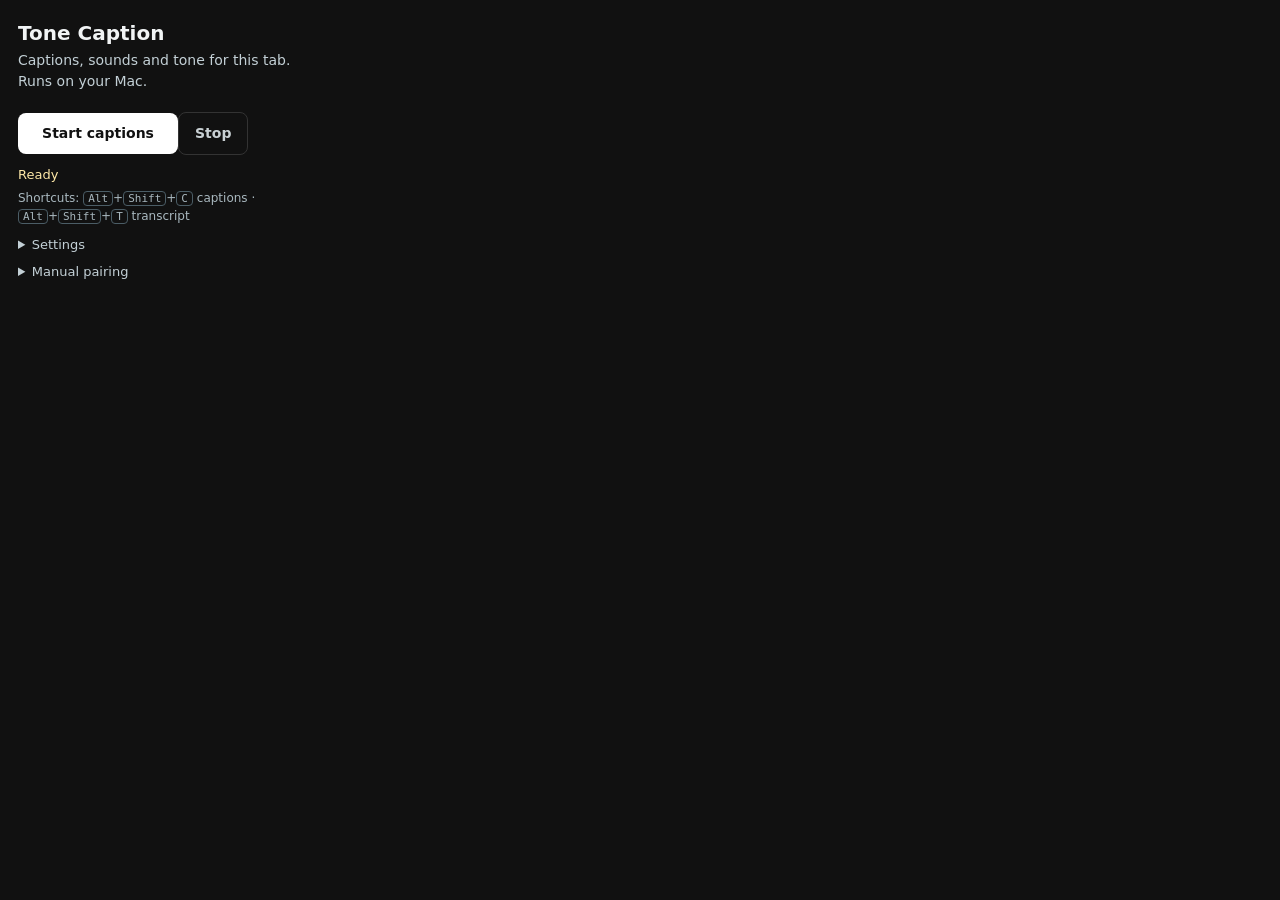
==== extension/popup.html @ 5034b25e "Echo: local live captions with sound cues and vocal tone for Chrome" ====
<!doctype html><html lang="en"><meta charset="utf-8"><title>Tone Caption</title>
<link rel="stylesheet" href="popup.css">
<body>
<h1>Tone Caption</h1>
<p class="lede">Captions, sounds and tone for this tab. Runs on your Mac.</p>
<button id="start">Start captions</button><button id="stop" class="secondary">Stop</button>
<p id="status" role="status" aria-live="polite">Ready</p>
<p class="keys">Shortcuts: <kbd>Alt</kbd>+<kbd>Shift</kbd>+<kbd>C</kbd> captions · <kbd>Alt</kbd>+<kbd>Shift</kbd>+<kbd>T</kbd> transcript</p>

<details class="settings"><summary>Settings</summary>
<fieldset><legend>Caption style</legend>
  <label>Text size <select id="size"><option value="22">Small</option><option value="28">Medium</option><option value="36">Large</option><option value="46">Extra large</option></select></label>
  <label>Colors <select id="theme"><option value="dark">White on black</option><option value="yellow">Yellow on black</option><option value="light">Black on white</option></select></label>
  <label>Background <select id="opacity"><option value="0.6">60%</option><option value="0.85">85%</option><option value="1">Solid</option></select></label>
  <label>Lines shown <select id="lines"><option value="2">2</option><option value="3">3</option><option value="4">4</option></select></label>
  <label>Position <select id="position"><option value="bottom">Bottom</option><option value="top">Top</option></select></label>
</fieldset>
<fieldset><legend>Cues</legend>
  <label class="check"><input type="checkbox" id="sounds"> Sound cues, e.g. [laughter], [♪ music ♪]</label>
  <label class="check"><input type="checkbox" id="tone"> Vocal tone, e.g. [sounds angry]</label>
  <label>Tone labels <select id="toneLevel"><option value="strict">Only when very clear</option><option value="balanced">Balanced</option><option value="more">Show more (more mistakes)</option></select></label>
  <label class="check"><input type="checkbox" id="timing"> Show processing time</label>
</fieldset>
<p class="hint">Tone labels describe how a voice sounds to an AI model, not what someone feels. They are often wrong and never detect sarcasm.</p>
</details>

<details><summary>Manual pairing</summary>
  <p class="hint">Only needed if install.py was not run. Start “Start Local Service.command” and paste its token.</p>
  <label for="token">Pairing token</label><input id="token" type="password" autocomplete="off">
</details>
<script src="popup.js"></script></body></html>
---- extension/popup.css ----
body{width:300px;margin:0;padding:18px;background:#111;color:#f1f4f5;font:14px/1.5 system-ui,-apple-system,sans-serif}
small{color:#84d9c8;letter-spacing:1.5px;font-size:10px}
h1{margin:0 0 2px;font-size:20px;font-weight:650}
.lede{margin:0 0 12px;color:#c3d0d6}
button{display:block;width:100%;border:0;border-radius:8px;padding:11px;margin-top:8px;background:#fff;color:#111;font:inherit;font-weight:650;cursor:pointer}
button:focus-visible,select:focus-visible,input:focus-visible,summary:focus-visible{outline:2px solid #ffe14d;outline-offset:2px}
.secondary{background:transparent;color:#c9d1d4;border:1px solid #333}
#start,#stop{display:inline-block;width:auto;padding:10px 16px}
#start{min-width:160px}
button:disabled{opacity:.5}
#status{font-size:13px;margin:10px 0 4px;color:#ffe9a8;overflow-wrap:anywhere;min-height:1.5em}
.keys{font-size:12px;color:#a9b8bf;margin:0 0 10px}
kbd{font:11px ui-monospace,monospace;border:1px solid #4b5d66;border-radius:4px;padding:0 4px}
fieldset{border:1px solid #2c3d47;border-radius:8px;margin:10px 0;padding:6px 12px 10px}
legend{color:#84d9c8;font-size:12px;padding:0 4px}
label{display:flex;justify-content:space-between;align-items:center;gap:8px;margin-top:6px;font-size:13px}
label.check{justify-content:flex-start}
select,input[type=password]{background:#192833;color:#fff;border:1px solid #3b4c58;border-radius:6px;padding:4px 6px;font:inherit;font-size:13px}
input[type=password]{width:100%;box-sizing:border-box;margin-top:4px}
.hint{font-size:12px;color:#a9b8bf}
details{margin-top:8px;font-size:13px}
summary{cursor:pointer;color:#c3d0d6}
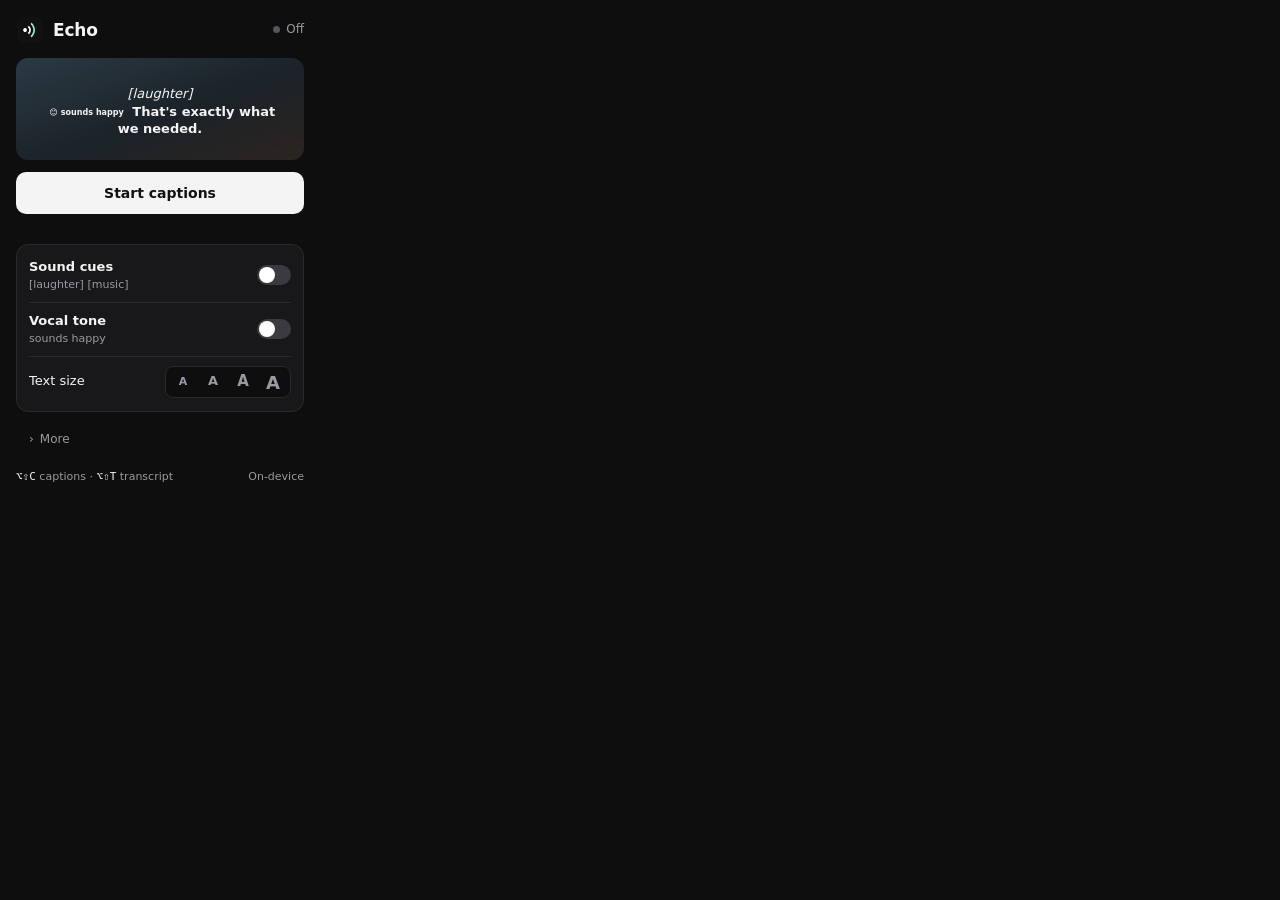
==== commit ed0787f4: "Echo UI: minimal popup with live preview, loudness styling, tone chips, icons" ====
--- a/extension/popup.html
+++ b/extension/popup.html
@@ -1,31 +1,36 @@
-<!doctype html><html lang="en"><meta charset="utf-8"><title>Tone Caption</title>
+<!doctype html><html lang="en"><meta charset="utf-8"><title>Echo</title>
 <link rel="stylesheet" href="popup.css">
 <body>
-<h1>Tone Caption</h1>
-<p class="lede">Captions, sounds and tone for this tab. Runs on your Mac.</p>
-<button id="start">Start captions</button><button id="stop" class="secondary">Stop</button>
-<p id="status" role="status" aria-live="polite">Ready</p>
-<p class="keys">Shortcuts: <kbd>Alt</kbd>+<kbd>Shift</kbd>+<kbd>C</kbd> captions · <kbd>Alt</kbd>+<kbd>Shift</kbd>+<kbd>T</kbd> transcript</p>
+<header><img src="icons/icon-48.png" alt="" width="28" height="28"><h1>Echo</h1><span id="state" class="state"><i></i><span>Off</span></span></header>
 
-<details class="settings"><summary>Settings</summary>
-<fieldset><legend>Caption style</legend>
-  <label>Text size <select id="size"><option value="22">Small</option><option value="28">Medium</option><option value="36">Large</option><option value="46">Extra large</option></select></label>
-  <label>Colors <select id="theme"><option value="dark">White on black</option><option value="yellow">Yellow on black</option><option value="light">Black on white</option></select></label>
-  <label>Background <select id="opacity"><option value="0.6">60%</option><option value="0.85">85%</option><option value="1">Solid</option></select></label>
-  <label>Lines shown <select id="lines"><option value="2">2</option><option value="3">3</option><option value="4">4</option></select></label>
-  <label>Position <select id="position"><option value="bottom">Bottom</option><option value="top">Top</option></select></label>
-</fieldset>
-<fieldset><legend>Cues</legend>
-  <label class="check"><input type="checkbox" id="sounds"> Sound cues, e.g. [laughter], [♪ music ♪]</label>
-  <label class="check"><input type="checkbox" id="tone"> Vocal tone, e.g. [sounds angry]</label>
-  <label>Tone labels <select id="toneLevel"><option value="strict">Only when very clear</option><option value="balanced">Balanced</option><option value="more">Show more (more mistakes)</option></select></label>
-  <label class="check"><input type="checkbox" id="timing"> Show processing time</label>
-</fieldset>
-<p class="hint">Tone labels describe how a voice sounds to an AI model, not what someone feels. They are often wrong and never detect sarcasm.</p>
+<div class="preview" aria-hidden="true"><div class="cap" id="preview">
+  <p class="snd">[laughter]</p>
+  <p><span class="tag">😊 sounds happy</span>That's exactly what we needed.</p>
+</div></div>
+
+<button id="toggle" class="primary">Start captions</button>
+<p id="status" role="status" aria-live="polite"></p>
+
+<section class="quick">
+  <label class="switch"><input type="checkbox" id="sounds"><span>Sound cues</span><small>[laughter] [music]</small></label>
+  <label class="switch"><input type="checkbox" id="tone"><span>Vocal tone</span><small>sounds happy</small></label>
+  <div class="row"><span>Text size</span>
+    <div class="seg" role="radiogroup" aria-label="Text size">
+      <button data-size="22" aria-label="Small">A</button><button data-size="28" aria-label="Medium">A</button><button data-size="36" aria-label="Large">A</button><button data-size="46" aria-label="Extra large">A</button>
+    </div>
+  </div>
+</section>
+
+<details><summary>More</summary>
+  <label class="row">Colors <select id="theme"><option value="dark">White on black</option><option value="yellow">Yellow on black</option><option value="light">Black on white</option></select></label>
+  <label class="row">Background <select id="opacity"><option value="0.6">Light</option><option value="0.85">Medium</option><option value="1">Solid</option></select></label>
+  <label class="row">Lines <select id="lines"><option value="2">2</option><option value="3">3</option><option value="4">4</option></select></label>
+  <label class="row">Position <select id="position"><option value="bottom">Bottom</option><option value="top">Top</option></select></label>
+  <label class="row">Tone labels <select id="toneLevel"><option value="strict">Only when very clear</option><option value="balanced">Balanced</option><option value="more">More often</option></select></label>
+  <label class="row">Processing time <input type="checkbox" id="timing"></label>
+  <p class="note">Tone is a model's guess about how a voice sounds, not what someone feels. It can be wrong and doesn't detect sarcasm.</p>
+  <label class="row token">Pairing token <input id="token" type="password" autocomplete="off" placeholder="Only if not installed"></label>
 </details>
 
-<details><summary>Manual pairing</summary>
-  <p class="hint">Only needed if install.py was not run. Start “Start Local Service.command” and paste its token.</p>
-  <label for="token">Pairing token</label><input id="token" type="password" autocomplete="off">
-</details>
+<footer><span><kbd>⌥⇧C</kbd> captions · <kbd>⌥⇧T</kbd> transcript</span><span>On-device</span></footer>
 <script src="popup.js"></script></body></html>
--- a/extension/popup.css
+++ b/extension/popup.css
@@ -1,22 +1,42 @@
-body{width:300px;margin:0;padding:18px;background:#111;color:#f1f4f5;font:14px/1.5 system-ui,-apple-system,sans-serif}
-small{color:#84d9c8;letter-spacing:1.5px;font-size:10px}
-h1{margin:0 0 2px;font-size:20px;font-weight:650}
-.lede{margin:0 0 12px;color:#c3d0d6}
-button{display:block;width:100%;border:0;border-radius:8px;padding:11px;margin-top:8px;background:#fff;color:#111;font:inherit;font-weight:650;cursor:pointer}
-button:focus-visible,select:focus-visible,input:focus-visible,summary:focus-visible{outline:2px solid #ffe14d;outline-offset:2px}
-.secondary{background:transparent;color:#c9d1d4;border:1px solid #333}
-#start,#stop{display:inline-block;width:auto;padding:10px 16px}
-#start{min-width:160px}
-button:disabled{opacity:.5}
-#status{font-size:13px;margin:10px 0 4px;color:#ffe9a8;overflow-wrap:anywhere;min-height:1.5em}
-.keys{font-size:12px;color:#a9b8bf;margin:0 0 10px}
-kbd{font:11px ui-monospace,monospace;border:1px solid #4b5d66;border-radius:4px;padding:0 4px}
-fieldset{border:1px solid #2c3d47;border-radius:8px;margin:10px 0;padding:6px 12px 10px}
-legend{color:#84d9c8;font-size:12px;padding:0 4px}
-label{display:flex;justify-content:space-between;align-items:center;gap:8px;margin-top:6px;font-size:13px}
-label.check{justify-content:flex-start}
-select,input[type=password]{background:#192833;color:#fff;border:1px solid #3b4c58;border-radius:6px;padding:4px 6px;font:inherit;font-size:13px}
-input[type=password]{width:100%;box-sizing:border-box;margin-top:4px}
-.hint{font-size:12px;color:#a9b8bf}
-details{margin-top:8px;font-size:13px}
-summary{cursor:pointer;color:#c3d0d6}
+:root{--bg:#0e0e0f;--card:#18181a;--line:#2a2a2e;--text:#f4f4f5;--muted:#9a9aa2;--mint:#8ee3d0}
+*{box-sizing:border-box}
+body{width:320px;margin:0;padding:16px;background:var(--bg);color:var(--text);font:13px/1.45 system-ui,-apple-system,sans-serif}
+header{display:flex;align-items:center;gap:9px;margin-bottom:14px}
+h1{margin:0;font-size:17px;font-weight:650;flex:1;letter-spacing:-.2px}
+.state{display:inline-flex;align-items:center;gap:6px;font-size:12px;color:var(--muted)}
+.state i{width:7px;height:7px;border-radius:50%;background:#55555c}
+.state.on{color:var(--text)}.state.on i{background:#e5484d;box-shadow:0 0 0 3px rgba(229,72,77,.2)}
+.preview{border-radius:12px;padding:22px 10px 16px;margin-bottom:12px;display:flex;justify-content:center;
+  background:linear-gradient(160deg,#2b3a44,#1b2228 55%,#2c2420)}
+.cap{background:rgba(var(--pbg),var(--popacity));color:var(--pfg);border-radius:6px;padding:5px 10px 6px;text-align:center;font-weight:550;font-size:var(--psize);line-height:1.35;max-width:100%}
+.cap p{margin:0}.cap .snd{font-style:italic;font-weight:450;color:var(--paccent)}
+.cap .tag{display:inline-block;font-size:.62em;font-weight:600;border:1px solid rgba(var(--pchip),.35);background:rgba(var(--pchip),.16);border-radius:999px;padding:0 .6em;margin-right:.45em;vertical-align:.12em}
+button{font:inherit;cursor:pointer}
+.primary{width:100%;border:0;border-radius:10px;padding:11px;background:var(--text);color:#111;font-weight:650;font-size:14px}
+.primary.stop{background:transparent;color:var(--text);border:1px solid var(--line)}
+.primary:disabled{opacity:.55;cursor:default}
+button:focus-visible,select:focus-visible,input:focus-visible,summary:focus-visible{outline:2px solid var(--mint);outline-offset:2px}
+#status{min-height:18px;margin:8px 2px 4px;font-size:12px;color:var(--muted);overflow-wrap:anywhere}
+#status.error{color:#ffb4a8}
+.quick{background:var(--card);border:1px solid var(--line);border-radius:12px;padding:4px 12px}
+.switch{display:grid;grid-template-columns:1fr auto;grid-template-areas:"label toggle" "hint toggle";padding:9px 0;border-bottom:1px solid var(--line);cursor:pointer}
+.switch span{grid-area:label;font-weight:550}.switch small{grid-area:hint;color:var(--muted);font-size:11px}
+.switch input{grid-area:toggle;align-self:center;appearance:none;width:34px;height:20px;border-radius:999px;background:#3a3a40;position:relative;cursor:pointer;margin:0;transition:background .15s}
+.switch input::after{content:"";position:absolute;top:2px;left:2px;width:16px;height:16px;border-radius:50%;background:#fff;transition:left .15s}
+.switch input:checked{background:var(--mint)}.switch input:checked::after{left:16px}
+.row{display:flex;justify-content:space-between;align-items:center;gap:8px;padding:9px 0}
+.seg{display:flex;background:#0e0e0f;border:1px solid var(--line);border-radius:8px;padding:2px}
+.seg button{border:0;background:transparent;color:var(--muted);border-radius:6px;width:30px;height:26px;font-weight:600}
+.seg button:nth-child(1){font-size:11px}.seg button:nth-child(2){font-size:13px}.seg button:nth-child(3){font-size:15px}.seg button:nth-child(4){font-size:18px}
+.seg button[aria-checked=true]{background:#2c2c31;color:var(--text)}
+details{margin-top:10px;border-radius:12px;padding:0 12px;border:1px solid transparent}
+details[open]{background:var(--card);border-color:var(--line);padding-bottom:6px}
+summary{cursor:pointer;color:var(--muted);padding:8px 0;list-style:none;font-size:12px}
+summary::before{content:"›";display:inline-block;margin-right:6px;transition:transform .15s}
+details[open] summary::before{transform:rotate(90deg)}
+details .row{border-top:1px solid var(--line)}
+select,input[type=password]{background:#0e0e0f;color:var(--text);border:1px solid var(--line);border-radius:6px;padding:4px 6px;font:inherit;font-size:12px}
+input[type=password]{width:150px}
+.note{color:var(--muted);font-size:11px;margin:6px 0}
+footer{display:flex;justify-content:space-between;margin-top:12px;color:var(--muted);font-size:11px}
+kbd{font:11px ui-monospace,monospace;color:var(--text)}
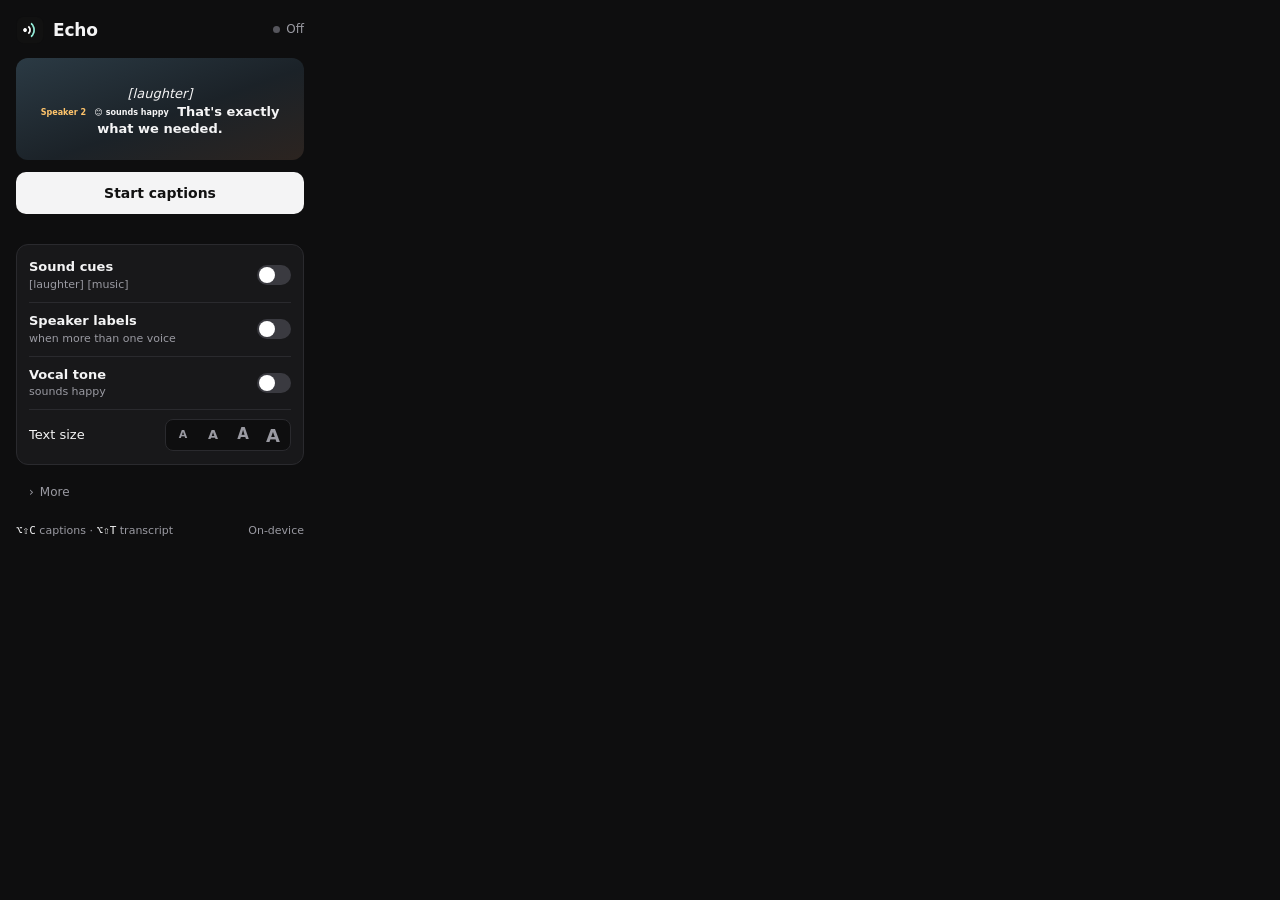
==== commit 0e513f26: "Speaker labels: on-device voice embeddings, shown on speaker change, renameable" ====
--- a/extension/popup.html
+++ b/extension/popup.html
@@ -5,7 +5,7 @@
 
 <div class="preview" aria-hidden="true"><div class="cap" id="preview">
   <p class="snd">[laughter]</p>
-  <p><span class="tag">😊 sounds happy</span>That's exactly what we needed.</p>
+  <p><span class="who">Speaker 2</span><span class="tag">😊 sounds happy</span>That's exactly what we needed.</p>
 </div></div>
 
 <button id="toggle" class="primary">Start captions</button>
@@ -13,6 +13,7 @@
 
 <section class="quick">
   <label class="switch"><input type="checkbox" id="sounds"><span>Sound cues</span><small>[laughter] [music]</small></label>
+  <label class="switch"><input type="checkbox" id="speakers"><span>Speaker labels</span><small>when more than one voice</small></label>
   <label class="switch"><input type="checkbox" id="tone"><span>Vocal tone</span><small>sounds happy</small></label>
   <div class="row"><span>Text size</span>
     <div class="seg" role="radiogroup" aria-label="Text size">
--- a/extension/popup.css
+++ b/extension/popup.css
@@ -10,6 +10,7 @@
   background:linear-gradient(160deg,#2b3a44,#1b2228 55%,#2c2420)}
 .cap{background:rgba(var(--pbg),var(--popacity));color:var(--pfg);border-radius:6px;padding:5px 10px 6px;text-align:center;font-weight:550;font-size:var(--psize);line-height:1.35;max-width:100%}
 .cap p{margin:0}.cap .snd{font-style:italic;font-weight:450;color:var(--paccent)}
+.cap .who{color:#ffc46b;font-size:.62em;font-weight:700;margin-right:.45em;vertical-align:.12em}
 .cap .tag{display:inline-block;font-size:.62em;font-weight:600;border:1px solid rgba(var(--pchip),.35);background:rgba(var(--pchip),.16);border-radius:999px;padding:0 .6em;margin-right:.45em;vertical-align:.12em}
 button{font:inherit;cursor:pointer}
 .primary{width:100%;border:0;border-radius:10px;padding:11px;background:var(--text);color:#111;font-weight:650;font-size:14px}
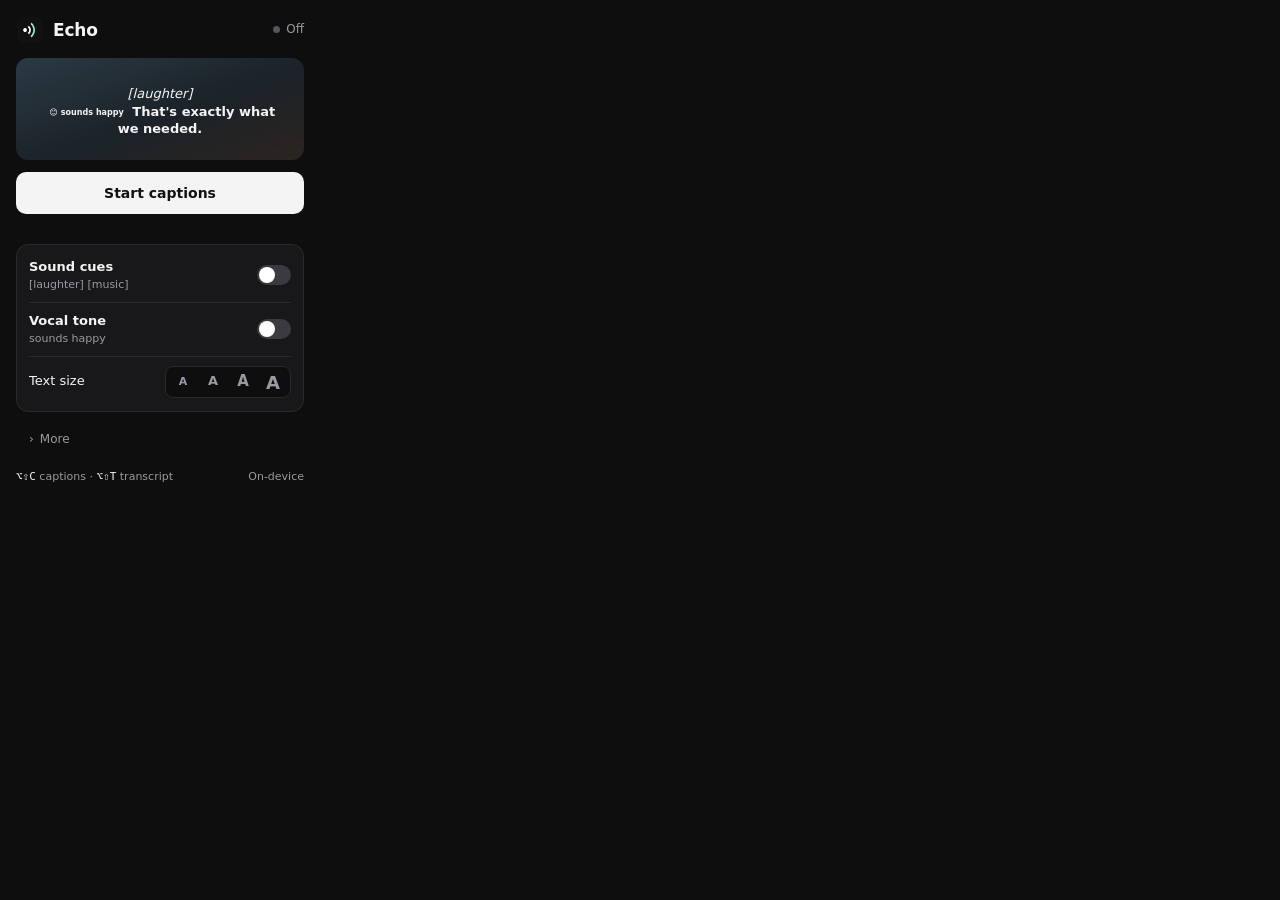
==== commit 99f3e965: "Revert "Speaker labels: on-device voice embeddings, shown on speaker change, renameable" This revert" ====
--- a/extension/popup.html
+++ b/extension/popup.html
@@ -5,7 +5,7 @@
 
 <div class="preview" aria-hidden="true"><div class="cap" id="preview">
   <p class="snd">[laughter]</p>
-  <p><span class="who">Speaker 2</span><span class="tag">😊 sounds happy</span>That's exactly what we needed.</p>
+  <p><span class="tag">😊 sounds happy</span>That's exactly what we needed.</p>
 </div></div>
 
 <button id="toggle" class="primary">Start captions</button>
@@ -13,7 +13,6 @@
 
 <section class="quick">
   <label class="switch"><input type="checkbox" id="sounds"><span>Sound cues</span><small>[laughter] [music]</small></label>
-  <label class="switch"><input type="checkbox" id="speakers"><span>Speaker labels</span><small>when more than one voice</small></label>
   <label class="switch"><input type="checkbox" id="tone"><span>Vocal tone</span><small>sounds happy</small></label>
   <div class="row"><span>Text size</span>
     <div class="seg" role="radiogroup" aria-label="Text size">
--- a/extension/popup.css
+++ b/extension/popup.css
@@ -10,7 +10,6 @@
   background:linear-gradient(160deg,#2b3a44,#1b2228 55%,#2c2420)}
 .cap{background:rgba(var(--pbg),var(--popacity));color:var(--pfg);border-radius:6px;padding:5px 10px 6px;text-align:center;font-weight:550;font-size:var(--psize);line-height:1.35;max-width:100%}
 .cap p{margin:0}.cap .snd{font-style:italic;font-weight:450;color:var(--paccent)}
-.cap .who{color:#ffc46b;font-size:.62em;font-weight:700;margin-right:.45em;vertical-align:.12em}
 .cap .tag{display:inline-block;font-size:.62em;font-weight:600;border:1px solid rgba(var(--pchip),.35);background:rgba(var(--pchip),.16);border-radius:999px;padding:0 .6em;margin-right:.45em;vertical-align:.12em}
 button{font:inherit;cursor:pointer}
 .primary{width:100%;border:0;border-radius:10px;padding:11px;background:var(--text);color:#111;font-weight:650;font-size:14px}
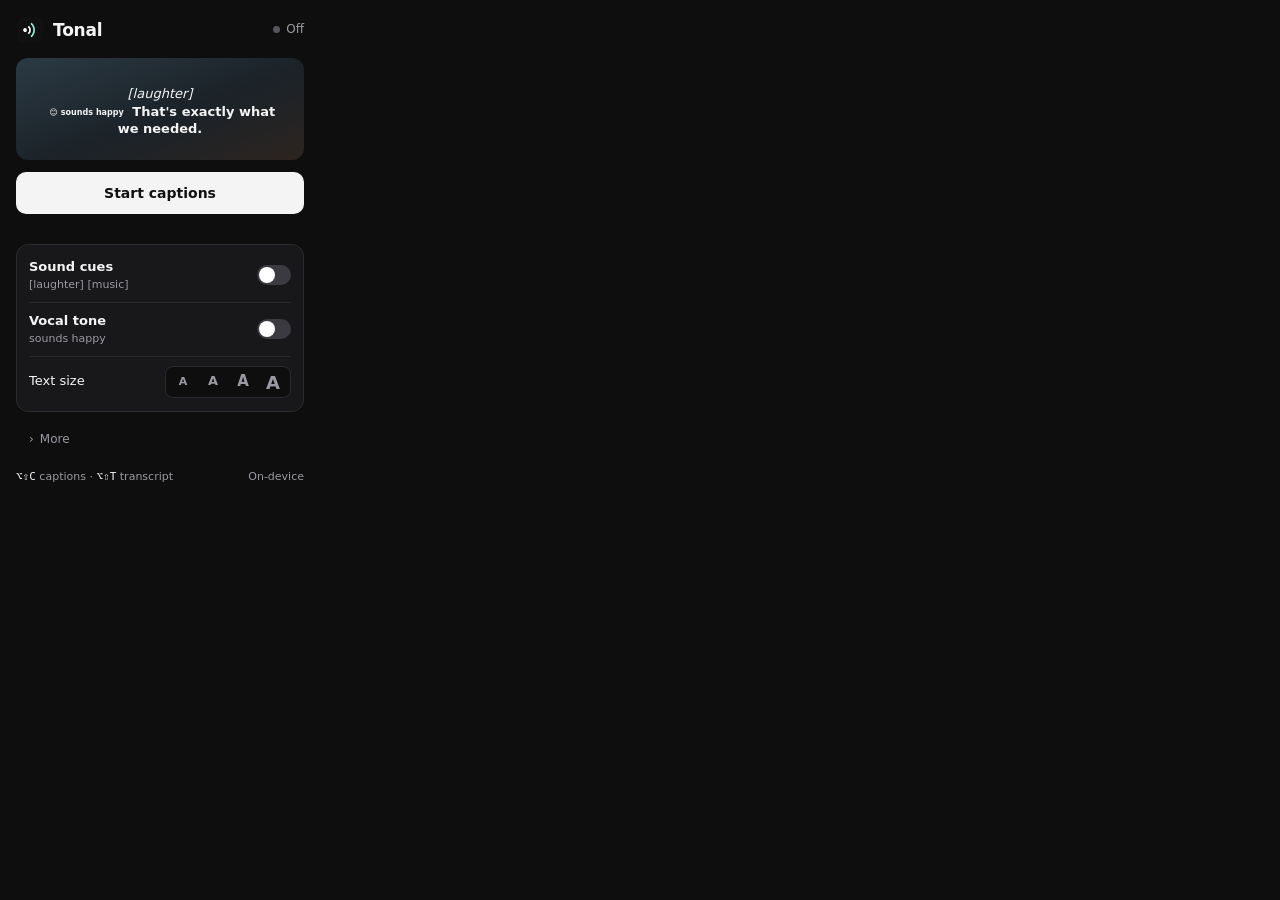
==== commit f363f32c: "Rename product to Tonal" ====
--- a/extension/popup.html
+++ b/extension/popup.html
@@ -1,7 +1,7 @@
-<!doctype html><html lang="en"><meta charset="utf-8"><title>Echo</title>
+<!doctype html><html lang="en"><meta charset="utf-8"><title>Tonal</title>
 <link rel="stylesheet" href="popup.css">
 <body>
-<header><img src="icons/icon-48.png" alt="" width="28" height="28"><h1>Echo</h1><span id="state" class="state"><i></i><span>Off</span></span></header>
+<header><img src="icons/icon-48.png" alt="" width="28" height="28"><h1>Tonal</h1><span id="state" class="state"><i></i><span>Off</span></span></header>
 
 <div class="preview" aria-hidden="true"><div class="cap" id="preview">
   <p class="snd">[laughter]</p>
